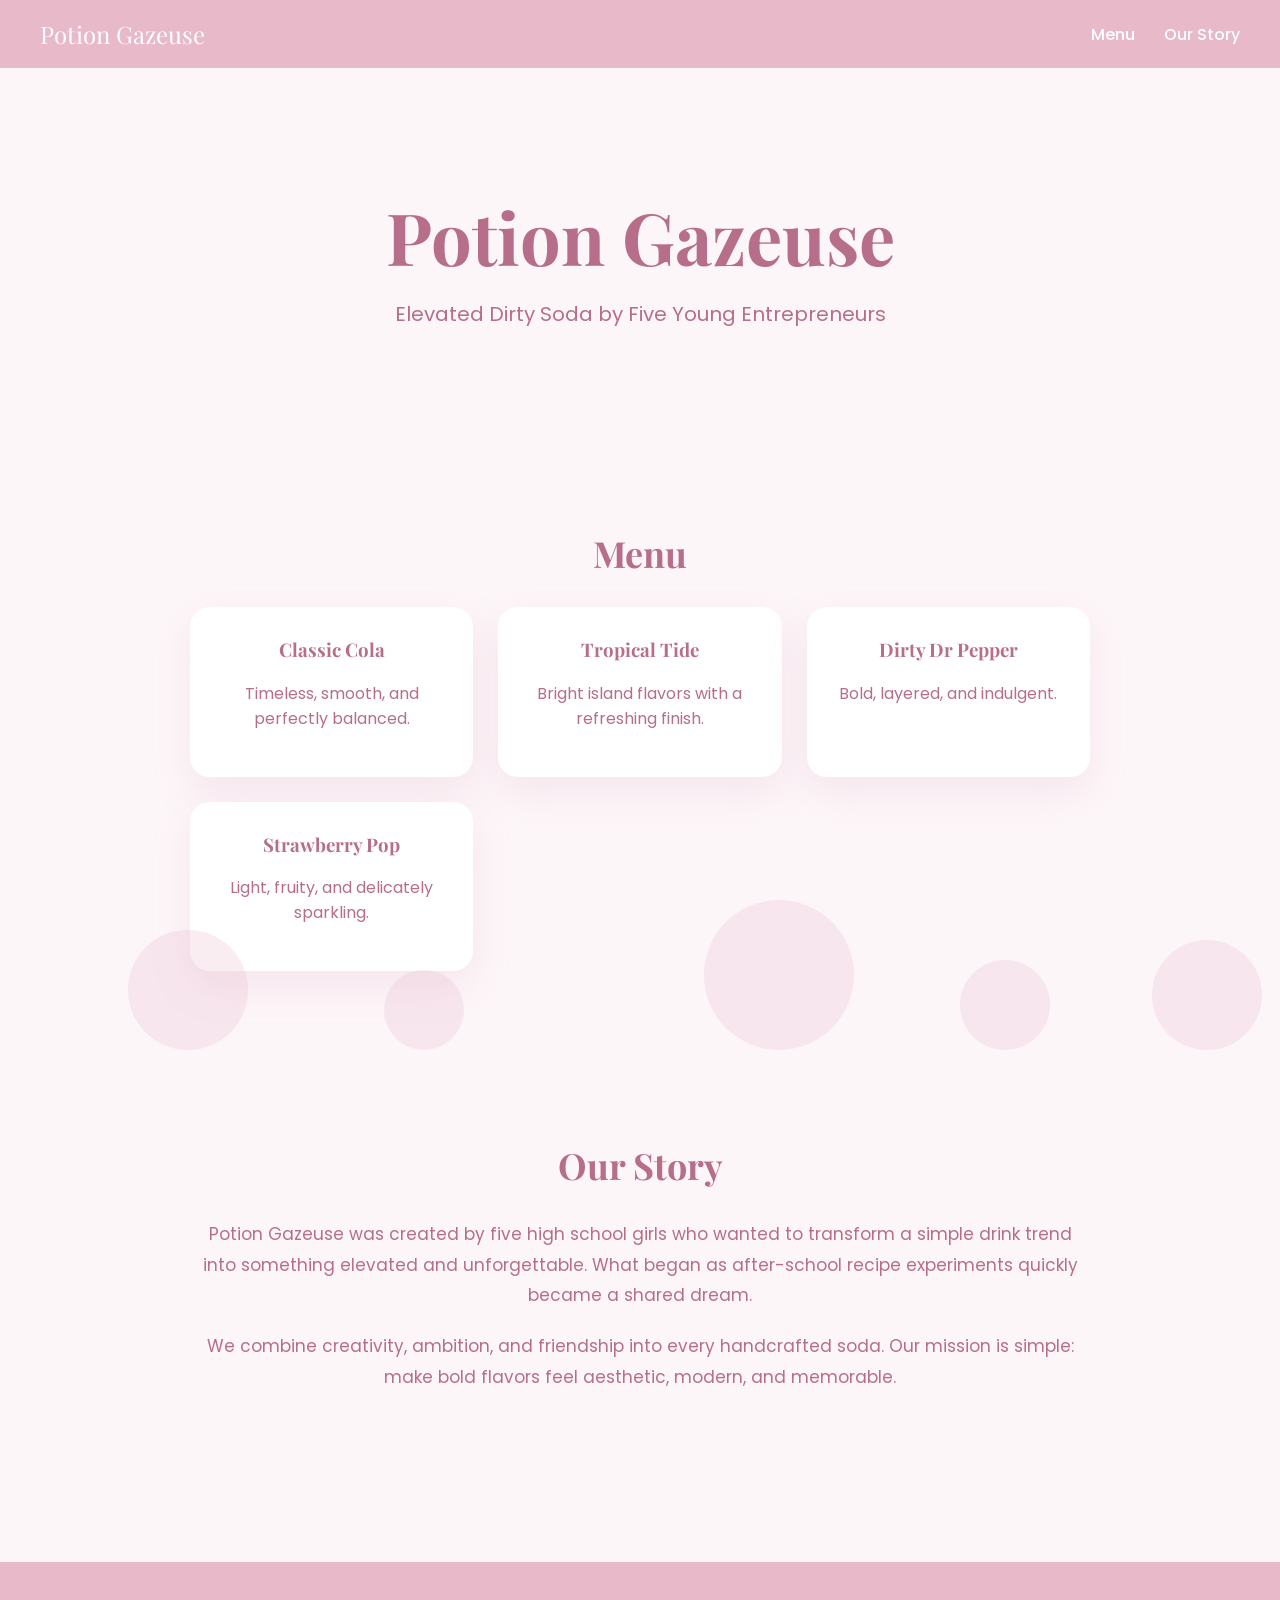
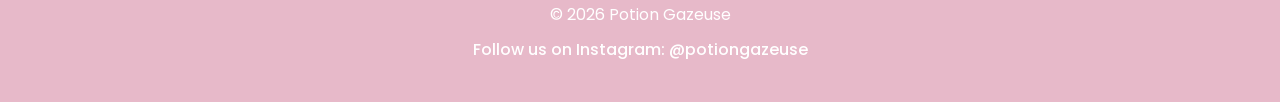
==== index.html @ 92a91aa7 "Update index.html" ====
<!DOCTYPE html>
<html lang="en">
<head>
<meta charset="UTF-8">
<meta name="viewport" content="width=device-width, initial-scale=1.0">
<title>Potion Gazeuse</title>

<link href="https://fonts.googleapis.com/css2?family=Playfair+Display:wght@600;700&family=Poppins:wght@300;400;500&display=swap" rel="stylesheet">

<style>

body {
    margin: 0;
    font-family: 'Poppins', sans-serif;
    background: #fdf6f9; /* very light blush */
    color: #b76e8a; /* muted rose text */
    overflow-x: hidden;
    position: relative;
}

/* NAV BAR */
nav {
    background: #e7b9c9; /* soft dusty pink */
    padding: 18px 40px;
    display: flex;
    justify-content: space-between;
    align-items: center;
    position: sticky;
    top: 0;
    z-index: 10;
}

.logo {
    font-family: 'Playfair Display', serif;
    font-size: 24px;
    color: white;
}

nav a {
    text-decoration: none;
    color: white;
    margin-left: 25px;
    font-weight: 500;
}

nav a:hover {
    opacity: 0.75;
}

/* HEADER */
header {
    text-align: center;
    padding: 120px 20px 80px 20px;
    position: relative;
    z-index: 2;
}

header h1 {
    font-family: 'Playfair Display', serif;
    font-size: 72px;
    margin: 0;
}

header p {
    font-size: 20px;
    margin-top: 15px;
}

/* SECTIONS */
.section {
    max-width: 900px;
    margin: auto;
    padding: 70px 20px;
    text-align: center;
    position: relative;
    z-index: 2;
}

.section h2 {
    font-family: 'Playfair Display', serif;
    font-size: 36px;
    margin-bottom: 30px;
}

/* MENU */
.menu-grid {
    display: grid;
    grid-template-columns: repeat(auto-fit, minmax(220px, 1fr));
    gap: 25px;
}

.menu-item {
    background: white;
    padding: 30px;
    border-radius: 20px;
    box-shadow: 0 15px 40px rgba(199, 143, 167, 0.15);
    transition: 0.3s ease;
}

.menu-item:hover {
    transform: translateY(-8px);
}

.menu-item h3 {
    font-family: 'Playfair Display', serif;
    margin-top: 0;
}

/* STORY */
.story p {
    font-size: 17px;
    line-height: 1.8;
    margin-bottom: 20px;
}

/* FOOTER */
footer {
    background: #e7b9c9;
    text-align: center;
    padding: 40px 20px;
    margin-top: 80px;
    color: white;
    position: relative;
    z-index: 2;
}

.instagram {
    margin-top: 10px;
    font-weight: 500;
}

/* BUBBLES (BEHIND CONTENT) */
.bubble {
    position: fixed;
    bottom: -150px;
    background: rgba(231, 185, 201, 0.25);
    border-radius: 50%;
    animation: rise 18s infinite ease-in;
    z-index: 0;
}

@keyframes rise {
    0% {
        transform: translateY(0) scale(1);
        opacity: 0.6;
    }
    100% {
        transform: translateY(-130vh) scale(1.4);
        opacity: 0;
    }
}

</style>
</head>

<body>

<!-- BUBBLES -->
<div class="bubble" style="left:10%; width:120px; height:120px;"></div>
<div class="bubble" style="left:30%; width:80px; height:80px; animation-duration:22s;"></div>
<div class="bubble" style="left:55%; width:150px; height:150px; animation-duration:20s;"></div>
<div class="bubble" style="left:75%; width:90px; height:90px; animation-duration:24s;"></div>
<div class="bubble" style="left:90%; width:110px; height:110px; animation-duration:19s;"></div>

<!-- NAVIGATION -->
<nav>
    <div class="logo">Potion Gazeuse</div>
    <div>
        <a href="#menu">Menu</a>
        <a href="#story">Our Story</a>
    </div>
</nav>

<!-- HEADER -->
<header>
    <h1>Potion Gazeuse</h1>
    <p>Elevated Dirty Soda by Five Young Entrepreneurs</p>
</header>

<!-- MENU -->
<section class="section" id="menu">
    <h2>Menu</h2>
    <div class="menu-grid">
        <div class="menu-item">
            <h3>Classic Cola</h3>
            <p>Timeless, smooth, and perfectly balanced.</p>
        </div>
        <div class="menu-item">
            <h3>Tropical Tide</h3>
            <p>Bright island flavors with a refreshing finish.</p>
        </div>
        <div class="menu-item">
            <h3>Dirty Dr Pepper</h3>
            <p>Bold, layered, and indulgent.</p>
        </div>
        <div class="menu-item">
            <h3>Strawberry Pop</h3>
            <p>Light, fruity, and delicately sparkling.</p>
        </div>
    </div>
</section>

<!-- STORY -->
<section class="section story" id="story">
    <h2>Our Story</h2>
    <p>
    Potion Gazeuse was created by five high school girls who wanted to transform
    a simple drink trend into something elevated and unforgettable.
    What began as after-school recipe experiments quickly became a shared dream.
    </p>
    <p>
    We combine creativity, ambition, and friendship into every handcrafted soda.
    Our mission is simple: make bold flavors feel aesthetic, modern, and memorable.
    </p>
</section>

<footer>
    © 2026 Potion Gazeuse  
    <div class="instagram">
        Follow us on Instagram: @potiongazeuse
    </div>
</footer>

</body>
</html>
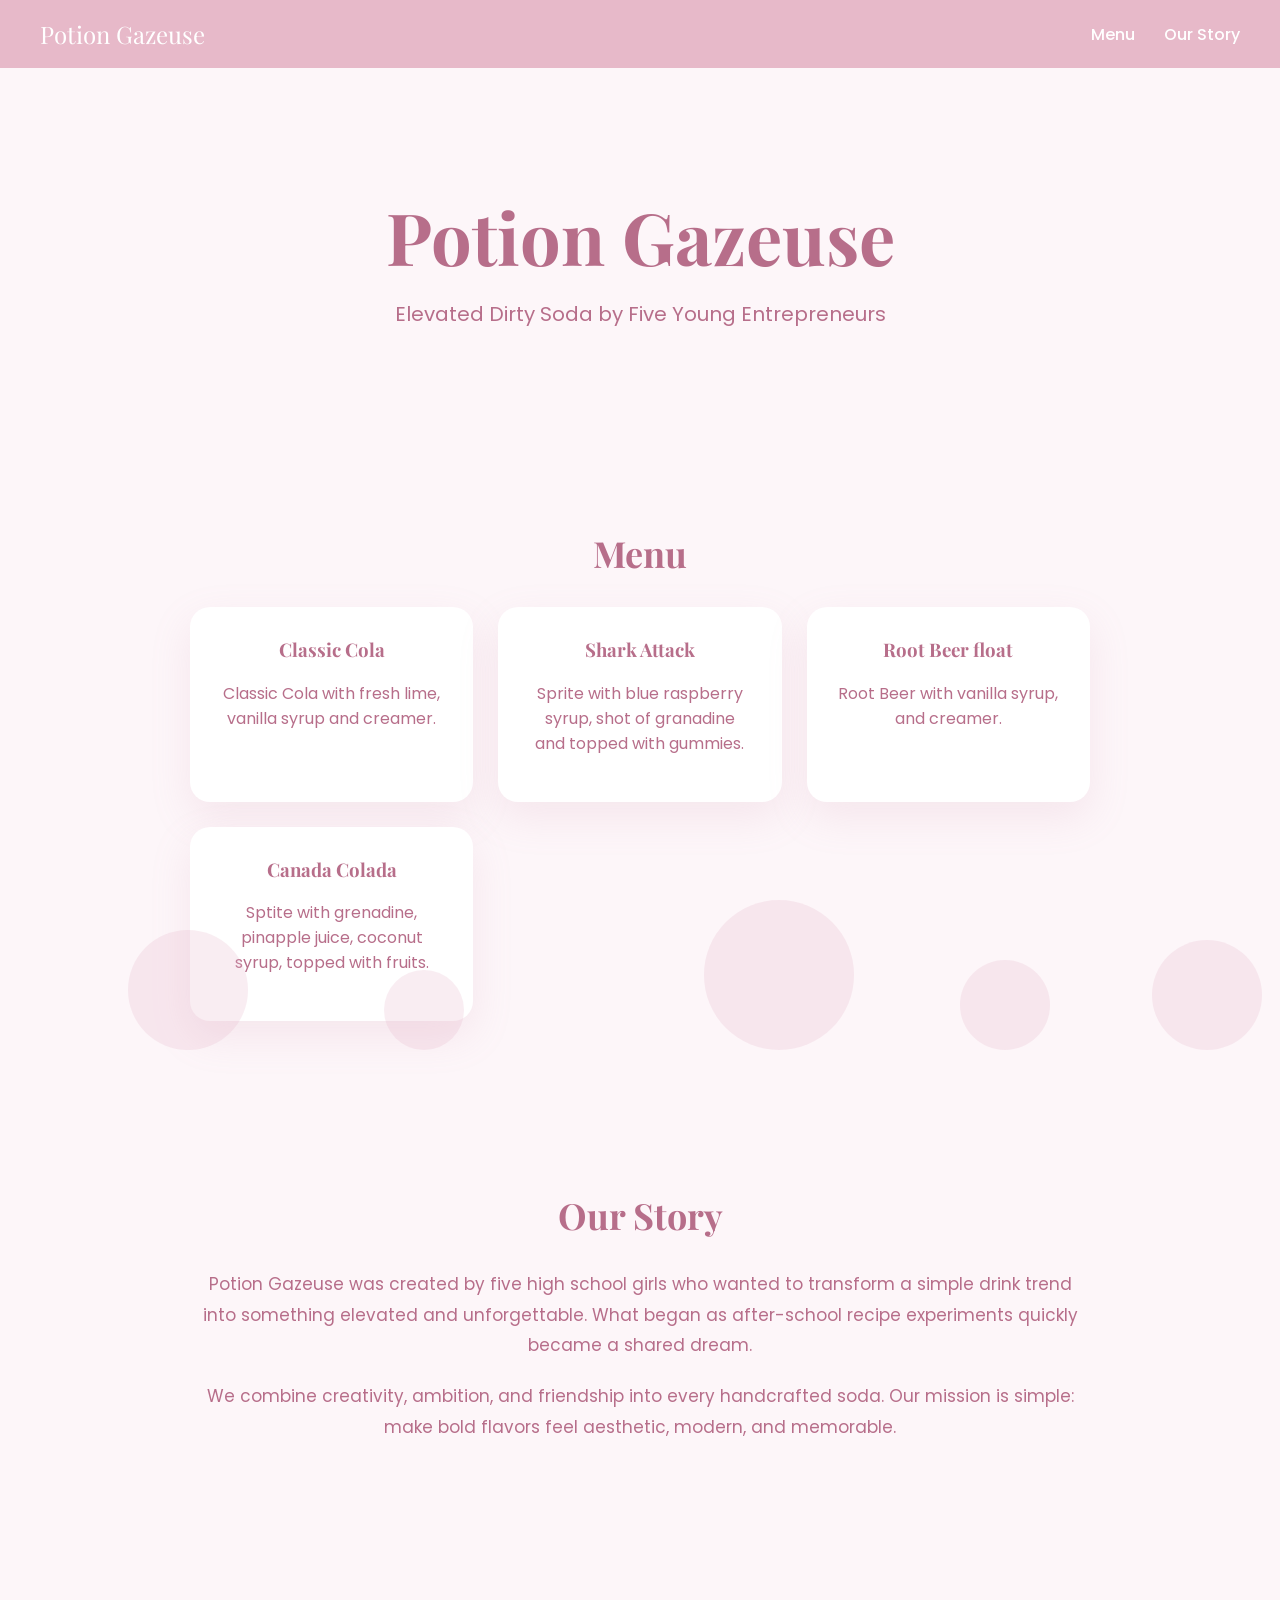
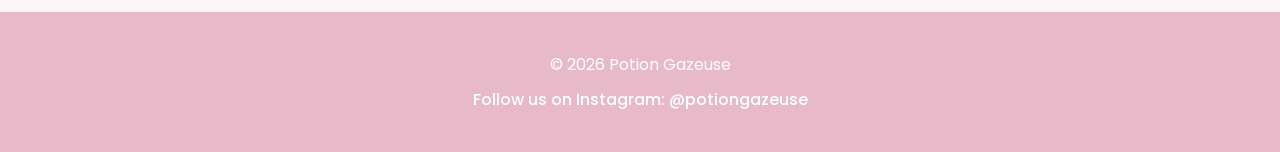
==== commit a0fcedeb: "Update index.html" ====
--- a/index.html
+++ b/index.html
@@ -183,19 +183,19 @@
     <div class="menu-grid">
         <div class="menu-item">
             <h3>Classic Cola</h3>
-            <p>Timeless, smooth, and perfectly balanced.</p>
-        </div>
-        <div class="menu-item">
-            <h3>Tropical Tide</h3>
-            <p>Bright island flavors with a refreshing finish.</p>
-        </div>
-        <div class="menu-item">
-            <h3>Dirty Dr Pepper</h3>
-            <p>Bold, layered, and indulgent.</p>
-        </div>
-        <div class="menu-item">
-            <h3>Strawberry Pop</h3>
-            <p>Light, fruity, and delicately sparkling.</p>
+            <p>Classic Cola with fresh lime, vanilla syrup and creamer.</p>
+        </div>
+        <div class="menu-item">
+            <h3>Shark Attack</h3>
+            <p>Sprite with blue raspberry syrup, shot of granadine and topped with gummies.</p>
+        </div>
+        <div class="menu-item">
+            <h3>Root Beer float</h3>
+            <p>Root Beer with vanilla syrup, and creamer.</p>
+        </div>
+        <div class="menu-item">
+            <h3>Canada Colada</h3>
+            <p>Sptite with grenadine, pinapple juice, coconut syrup, topped with fruits.</p>
         </div>
     </div>
 </section>
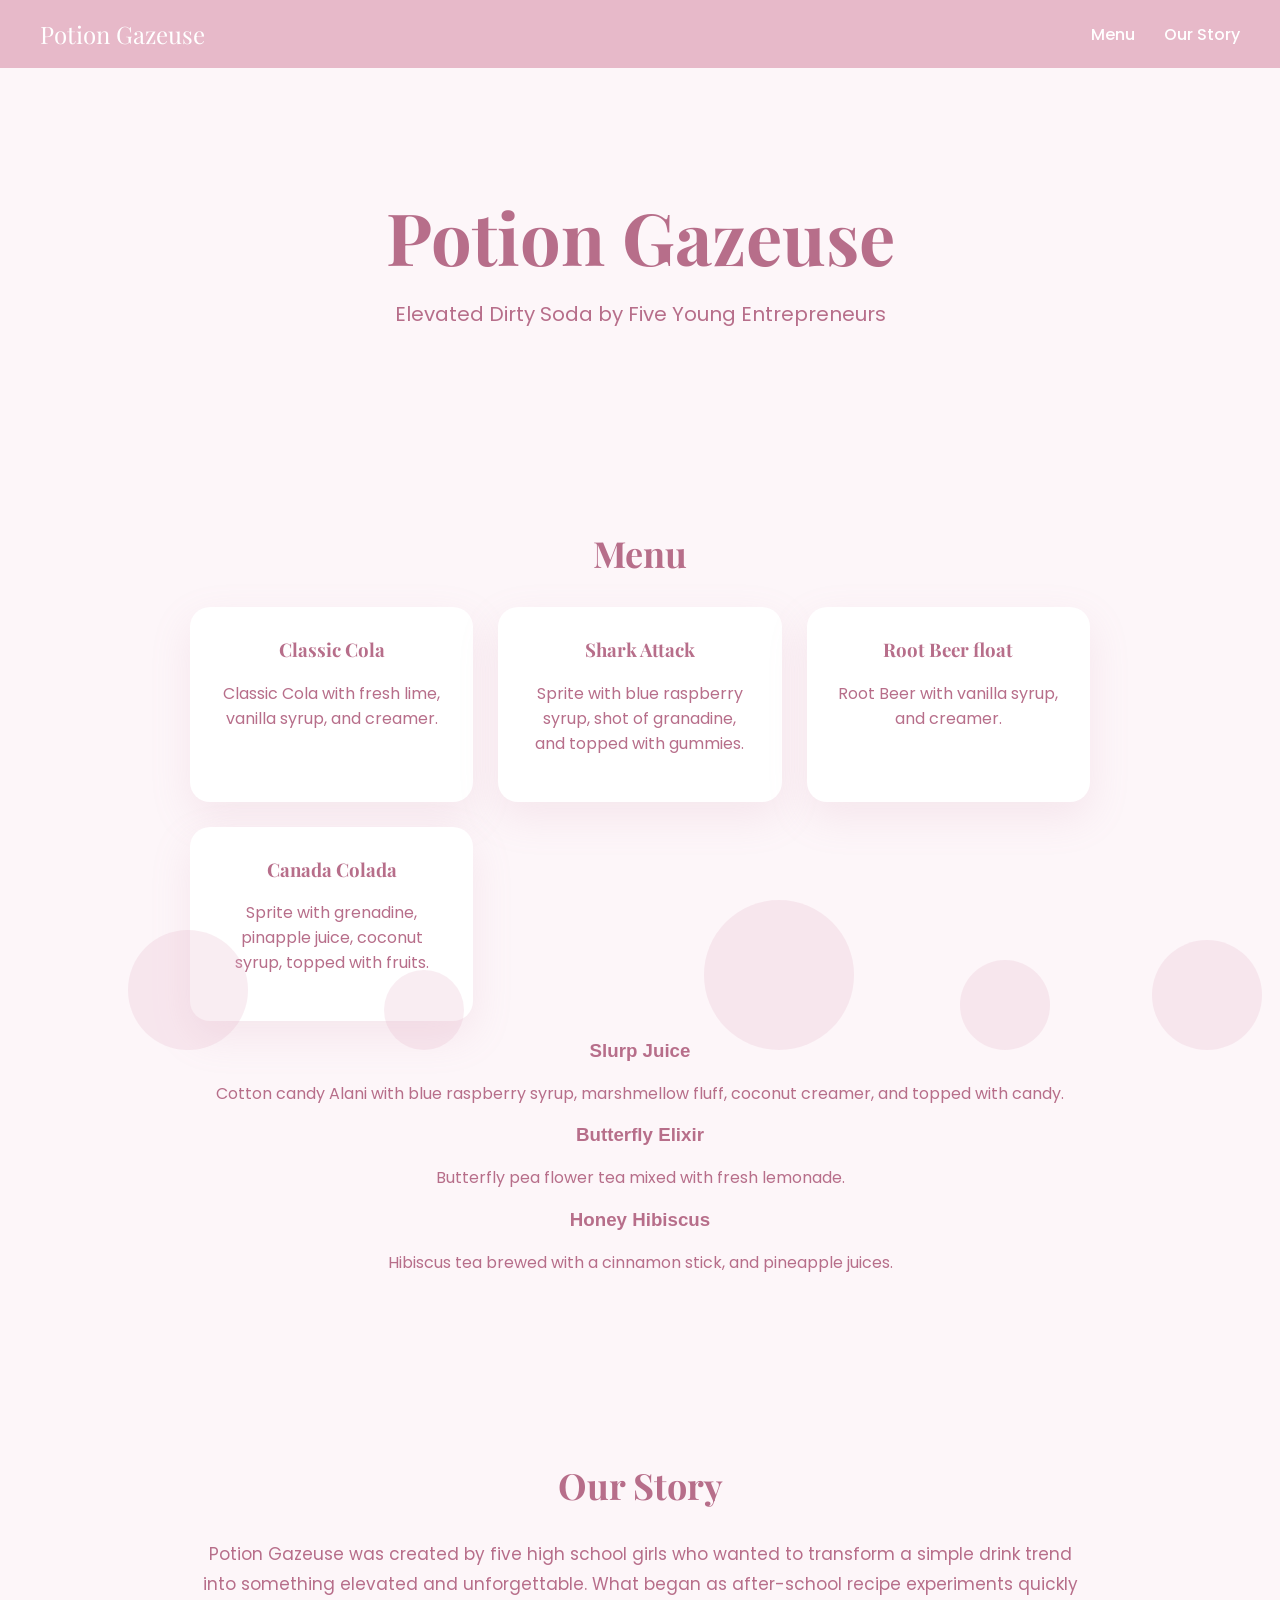
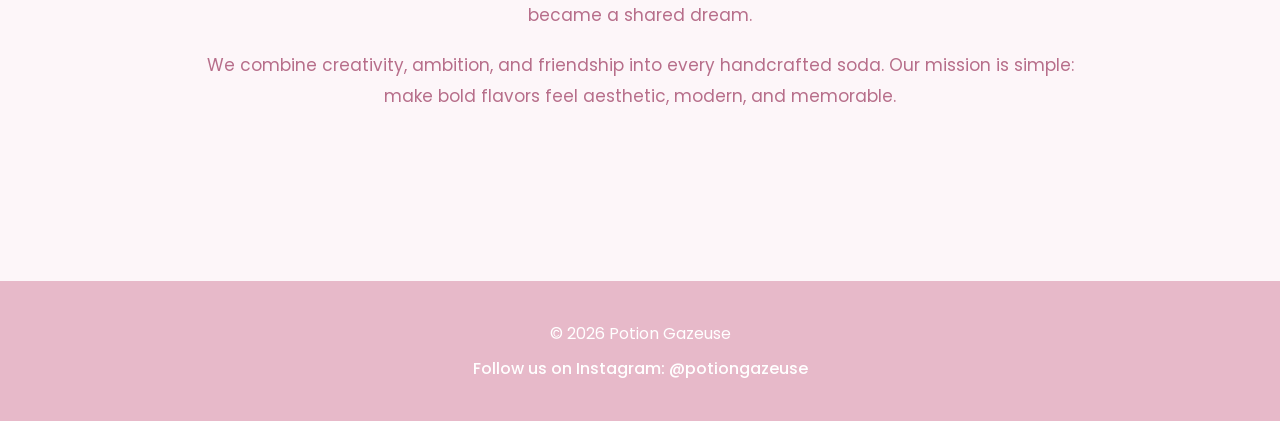
==== commit ec8ec2c4: "Update index.html" ====
--- a/index.html
+++ b/index.html
@@ -183,11 +183,11 @@
     <div class="menu-grid">
         <div class="menu-item">
             <h3>Classic Cola</h3>
-            <p>Classic Cola with fresh lime, vanilla syrup and creamer.</p>
+            <p>Classic Cola with fresh lime, vanilla syrup, and creamer.</p>
         </div>
         <div class="menu-item">
             <h3>Shark Attack</h3>
-            <p>Sprite with blue raspberry syrup, shot of granadine and topped with gummies.</p>
+            <p>Sprite with blue raspberry syrup, shot of granadine, and topped with gummies.</p>
         </div>
         <div class="menu-item">
             <h3>Root Beer float</h3>
@@ -195,9 +195,19 @@
         </div>
         <div class="menu-item">
             <h3>Canada Colada</h3>
-            <p>Sptite with grenadine, pinapple juice, coconut syrup, topped with fruits.</p>
-        </div>
-    </div>
+            <p>Sprite with grenadine, pinapple juice, coconut syrup, topped with fruits.</p>
+        </div>
+    </div class="menu-item" >
+            <h3>Slurp Juice</h3>
+            <p>Cotton candy Alani with blue raspberry syrup, marshmellow fluff, coconut creamer, and topped with candy.</p>
+     </div>
+    </div class="menu-item" >
+            <h3>Butterfly Elixir</h3>
+            <p>Butterfly pea flower tea mixed with fresh lemonade.</p>
+     </div>
+    </div class="menu-item" >
+            <h3>Honey Hibiscus </h3>
+            <p>Hibiscus tea brewed with a cinnamon stick, and pineapple juices.</p>
 </section>
 
 <!-- STORY -->
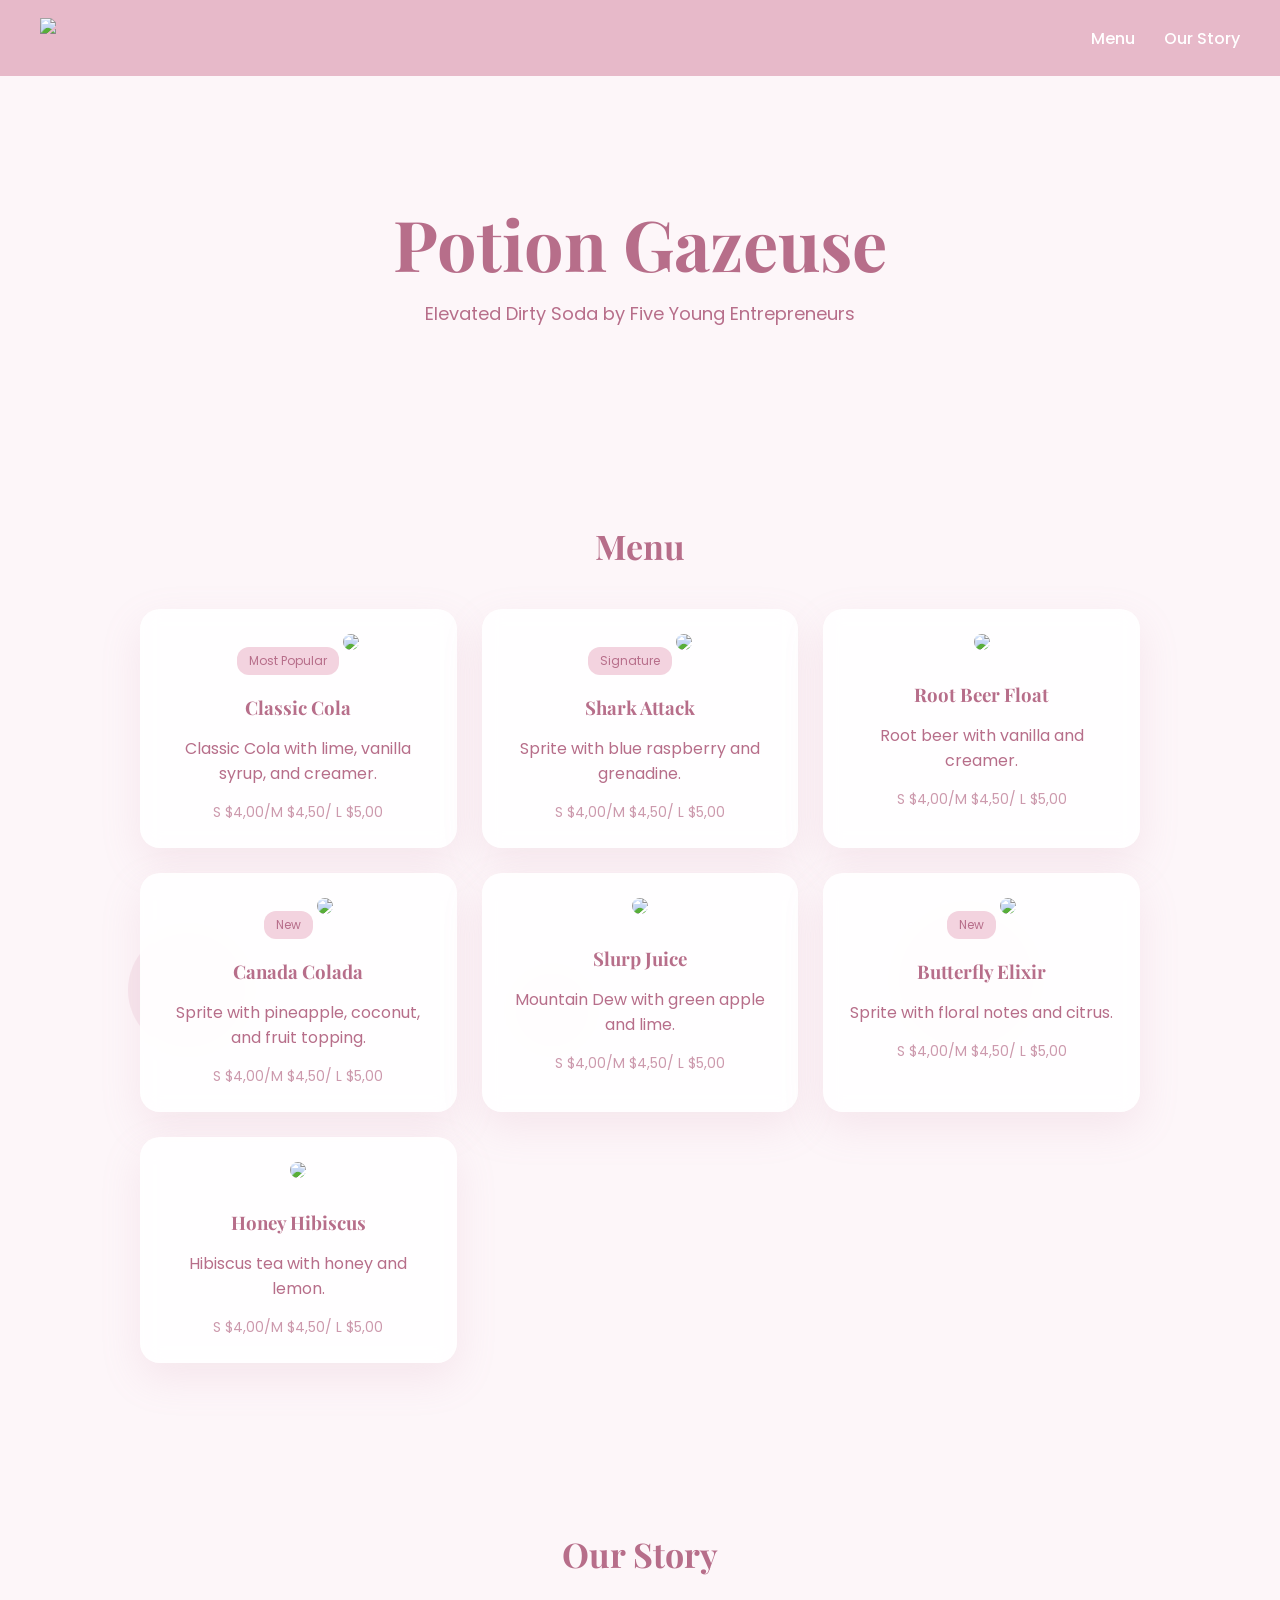
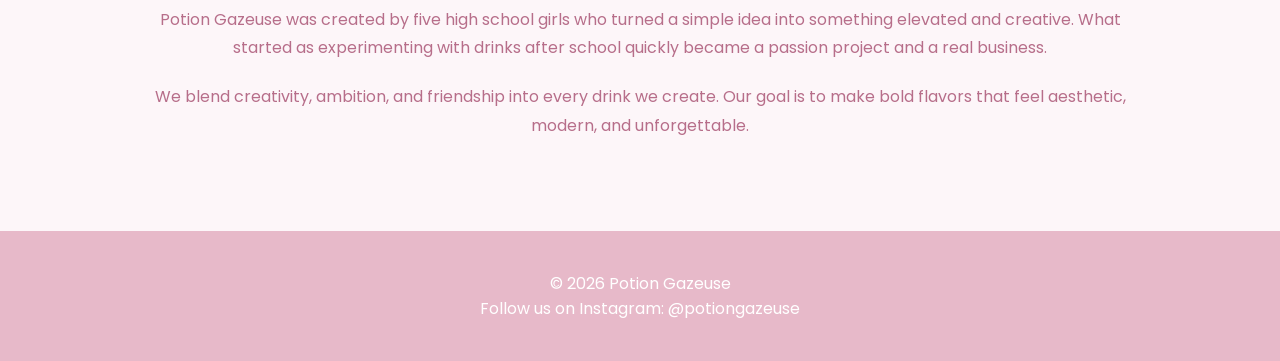
==== commit 3c08de5b: "Update index.html" ====
--- a/index.html
+++ b/index.html
@@ -12,15 +12,14 @@
 body {
     margin: 0;
     font-family: 'Poppins', sans-serif;
-    background: #fdf6f9; /* very light blush */
-    color: #b76e8a; /* muted rose text */
+    background: #fdf6f9;
+    color: #b76e8a;
     overflow-x: hidden;
-    position: relative;
-}
-
-/* NAV BAR */
+}
+
+/* NAV */
 nav {
-    background: #e7b9c9; /* soft dusty pink */
+    background: #e7b9c9;
     padding: 18px 40px;
     display: flex;
     justify-content: space-between;
@@ -30,10 +29,8 @@
     z-index: 10;
 }
 
-.logo {
-    font-family: 'Playfair Display', serif;
-    font-size: 24px;
-    color: white;
+.logo-img {
+    height: 40px;
 }
 
 nav a {
@@ -43,32 +40,28 @@
     font-weight: 500;
 }
 
-nav a:hover {
-    opacity: 0.75;
-}
-
 /* HEADER */
 header {
     text-align: center;
-    padding: 120px 20px 80px 20px;
+    padding: 120px 20px 80px;
+    z-index: 2;
     position: relative;
-    z-index: 2;
 }
 
 header h1 {
     font-family: 'Playfair Display', serif;
-    font-size: 72px;
+    font-size: 70px;
     margin: 0;
 }
 
 header p {
-    font-size: 20px;
-    margin-top: 15px;
+    font-size: 18px;
+    margin-top: 10px;
 }
 
 /* SECTIONS */
 .section {
-    max-width: 900px;
+    max-width: 1000px;
     margin: auto;
     padding: 70px 20px;
     text-align: center;
@@ -78,37 +71,59 @@
 
 .section h2 {
     font-family: 'Playfair Display', serif;
-    font-size: 36px;
-    margin-bottom: 30px;
+    font-size: 34px;
 }
 
 /* MENU */
 .menu-grid {
     display: grid;
-    grid-template-columns: repeat(auto-fit, minmax(220px, 1fr));
+    grid-template-columns: repeat(auto-fit, minmax(240px, 1fr));
     gap: 25px;
+    margin-top: 40px;
 }
 
 .menu-item {
-    background: white;
-    padding: 30px;
+    background: rgba(255,255,255,0.9);
+    padding: 25px;
     border-radius: 20px;
-    box-shadow: 0 15px 40px rgba(199, 143, 167, 0.15);
-    transition: 0.3s ease;
+    backdrop-filter: blur(10px);
+    box-shadow: 0 15px 40px rgba(199,143,167,0.15);
+    transition: 0.3s;
 }
 
 .menu-item:hover {
     transform: translateY(-8px);
+    box-shadow: 0 25px 60px rgba(199,143,167,0.25);
 }
 
 .menu-item h3 {
     font-family: 'Playfair Display', serif;
-    margin-top: 0;
+    margin: 10px 0;
+}
+
+.price {
+    margin-top: 10px;
+    font-size: 14px;
+    opacity: 0.7;
+}
+
+.tag {
+    display: inline-block;
+    background: #f3d3df;
+    padding: 5px 12px;
+    border-radius: 12px;
+    font-size: 12px;
+    margin-bottom: 10px;
+}
+
+.drink-img {
+    width: 100%;
+    border-radius: 15px;
+    margin-bottom: 15px;
 }
 
 /* STORY */
 .story p {
-    font-size: 17px;
     line-height: 1.8;
     margin-bottom: 20px;
 }
@@ -116,38 +131,24 @@
 /* FOOTER */
 footer {
     background: #e7b9c9;
+    color: white;
     text-align: center;
-    padding: 40px 20px;
-    margin-top: 80px;
-    color: white;
-    position: relative;
-    z-index: 2;
-}
-
-.instagram {
-    margin-top: 10px;
-    font-weight: 500;
-}
-
-/* BUBBLES (BEHIND CONTENT) */
+    padding: 40px;
+}
+
+/* BUBBLES */
 .bubble {
     position: fixed;
     bottom: -150px;
-    background: rgba(231, 185, 201, 0.25);
+    background: rgba(231,185,201,0.25);
     border-radius: 50%;
     animation: rise 18s infinite ease-in;
     z-index: 0;
 }
 
 @keyframes rise {
-    0% {
-        transform: translateY(0) scale(1);
-        opacity: 0.6;
-    }
-    100% {
-        transform: translateY(-130vh) scale(1.4);
-        opacity: 0;
-    }
+    0% {transform: translateY(0);}
+    100% {transform: translateY(-130vh);}
 }
 
 </style>
@@ -157,14 +158,13 @@
 
 <!-- BUBBLES -->
 <div class="bubble" style="left:10%; width:120px; height:120px;"></div>
-<div class="bubble" style="left:30%; width:80px; height:80px; animation-duration:22s;"></div>
-<div class="bubble" style="left:55%; width:150px; height:150px; animation-duration:20s;"></div>
-<div class="bubble" style="left:75%; width:90px; height:90px; animation-duration:24s;"></div>
-<div class="bubble" style="left:90%; width:110px; height:110px; animation-duration:19s;"></div>
-
-<!-- NAVIGATION -->
+<div class="bubble" style="left:40%; width:80px; height:80px;"></div>
+<div class="bubble" style="left:70%; width:140px; height:140px;"></div>
+
+<!-- NAV -->
 <nav>
-    <div class="logo">Potion Gazeuse</div>
+    <!-- REPLACE logo.png WITH YOUR FILE -->
+    <img src="logo.png" class="logo-img">
     <div>
         <a href="#menu">Menu</a>
         <a href="#story">Our Story</a>
@@ -180,55 +180,82 @@
 <!-- MENU -->
 <section class="section" id="menu">
     <h2>Menu</h2>
+
     <div class="menu-grid">
-        <div class="menu-item">
+
+        <div class="menu-item">
+            <div class="tag">Most Popular</div>
+            <img src="drink1.jpg" class="drink-img">
             <h3>Classic Cola</h3>
-            <p>Classic Cola with fresh lime, vanilla syrup, and creamer.</p>
-        </div>
-        <div class="menu-item">
+            <p>Classic Cola with lime, vanilla syrup, and creamer.</p>
+            <div class="price">S $4,00/M $4,50/ L $5,00</div>
+        </div>
+
+        <div class="menu-item">
+            <div class="tag">Signature</div>
+            <img src="drink2.jpg" class="drink-img">
             <h3>Shark Attack</h3>
-            <p>Sprite with blue raspberry syrup, shot of granadine, and topped with gummies.</p>
-        </div>
-        <div class="menu-item">
-            <h3>Root Beer float</h3>
-            <p>Root Beer with vanilla syrup, and creamer.</p>
-        </div>
-        <div class="menu-item">
+            <p>Sprite with blue raspberry and grenadine.</p>
+            <div class="price">S $4,00/M $4,50/ L $5,00</div>
+        </div>
+
+        <div class="menu-item">
+            <img src="drink3.jpg" class="drink-img">
+            <h3>Root Beer Float</h3>
+            <p>Root beer with vanilla and creamer.</p>
+            <div class="price">S $4,00/M $4,50/ L $5,00</div>
+        </div>
+
+        <div class="menu-item">
+            <div class="tag">New</div>
+            <img src="drink4.jpg" class="drink-img">
             <h3>Canada Colada</h3>
-            <p>Sprite with grenadine, pinapple juice, coconut syrup, topped with fruits.</p>
-        </div>
-    </div class="menu-item" >
+            <p>Sprite with pineapple, coconut, and fruit topping.</p>
+            <div class="price">S $4,00/M $4,50/ L $5,00</div>
+        </div>
+
+        <div class="menu-item">
+            <img src="drink5.jpg" class="drink-img">
             <h3>Slurp Juice</h3>
-            <p>Cotton candy Alani with blue raspberry syrup, marshmellow fluff, coconut creamer, and topped with candy.</p>
-     </div>
-    </div class="menu-item" >
+            <p>Mountain Dew with green apple and lime.</p>
+            <div class="price">S $4,00/M $4,50/ L $5,00</div>
+        </div>
+
+        <div class="menu-item">
+            <div class="tag">New</div>
+            <img src="drink6.jpg" class="drink-img">
             <h3>Butterfly Elixir</h3>
-            <p>Butterfly pea flower tea mixed with fresh lemonade.</p>
-     </div>
-    </div class="menu-item" >
-            <h3>Honey Hibiscus </h3>
-            <p>Hibiscus tea brewed with a cinnamon stick, and pineapple juices.</p>
+            <p>Sprite with floral notes and citrus.</p>
+            <div class="price">S $4,00/M $4,50/ L $5,00</div>
+        </div>
+
+        <div class="menu-item">
+            <img src="drink7.jpg" class="drink-img">
+            <h3>Honey Hibiscus</h3>
+            <p>Hibiscus tea with honey and lemon.</p>
+            <div class="price">S $4,00/M $4,50/ L $5,00</div>
+        </div>
+
+    </div>
 </section>
 
 <!-- STORY -->
 <section class="section story" id="story">
     <h2>Our Story</h2>
     <p>
-    Potion Gazeuse was created by five high school girls who wanted to transform
-    a simple drink trend into something elevated and unforgettable.
-    What began as after-school recipe experiments quickly became a shared dream.
+    Potion Gazeuse was created by five high school girls who turned a simple idea
+    into something elevated and creative. What started as experimenting with drinks
+    after school quickly became a passion project and a real business.
     </p>
     <p>
-    We combine creativity, ambition, and friendship into every handcrafted soda.
-    Our mission is simple: make bold flavors feel aesthetic, modern, and memorable.
+    We blend creativity, ambition, and friendship into every drink we create.
+    Our goal is to make bold flavors that feel aesthetic, modern, and unforgettable.
     </p>
 </section>
 
 <footer>
     © 2026 Potion Gazeuse  
-    <div class="instagram">
-        Follow us on Instagram: @potiongazeuse
-    </div>
+    <div>Follow us on Instagram: @potiongazeuse</div>
 </footer>
 
 </body>
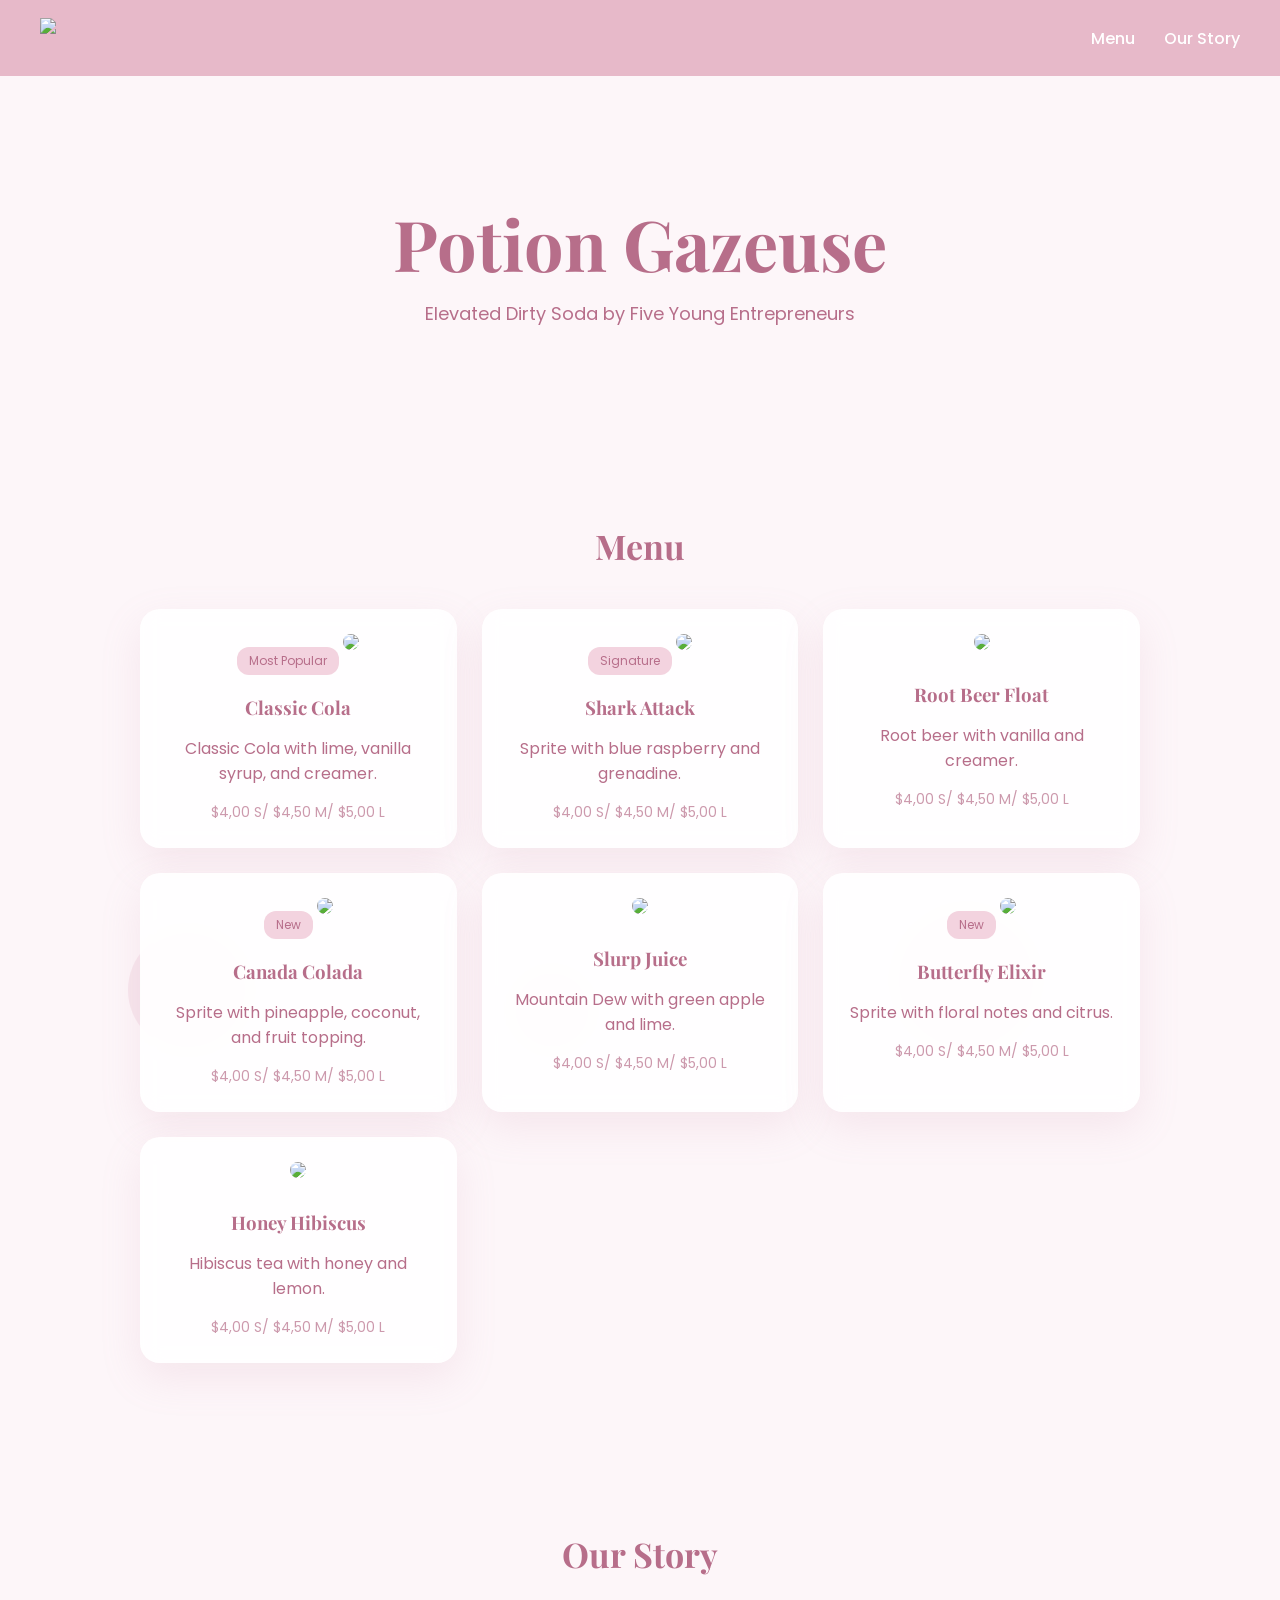
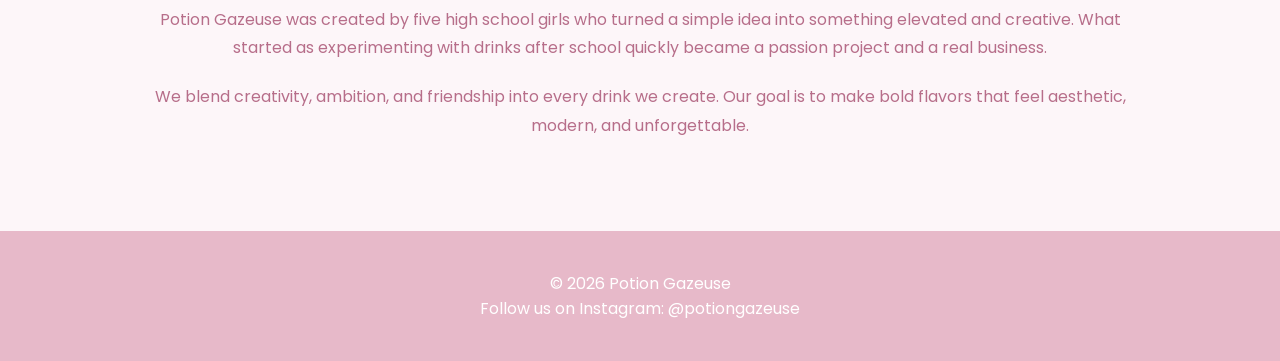
==== commit eeed483f: "Update index.html" ====
--- a/index.html
+++ b/index.html
@@ -188,7 +188,7 @@
             <img src="drink1.jpg" class="drink-img">
             <h3>Classic Cola</h3>
             <p>Classic Cola with lime, vanilla syrup, and creamer.</p>
-            <div class="price">S $4,00/M $4,50/ L $5,00</div>
+            <div class="price">$4,00 S/ $4,50 M/  $5,00 L</div>
         </div>
 
         <div class="menu-item">
@@ -196,14 +196,14 @@
             <img src="drink2.jpg" class="drink-img">
             <h3>Shark Attack</h3>
             <p>Sprite with blue raspberry and grenadine.</p>
-            <div class="price">S $4,00/M $4,50/ L $5,00</div>
+            <div class="price">$4,00 S/ $4,50 M/  $5,00 L</div>
         </div>
 
         <div class="menu-item">
             <img src="drink3.jpg" class="drink-img">
             <h3>Root Beer Float</h3>
             <p>Root beer with vanilla and creamer.</p>
-            <div class="price">S $4,00/M $4,50/ L $5,00</div>
+            <div class="price">$4,00 S/ $4,50 M/  $5,00 L</div>
         </div>
 
         <div class="menu-item">
@@ -211,14 +211,14 @@
             <img src="drink4.jpg" class="drink-img">
             <h3>Canada Colada</h3>
             <p>Sprite with pineapple, coconut, and fruit topping.</p>
-            <div class="price">S $4,00/M $4,50/ L $5,00</div>
+            <div class="price">$4,00 S/ $4,50 M/  $5,00 L</div>
         </div>
 
         <div class="menu-item">
             <img src="drink5.jpg" class="drink-img">
             <h3>Slurp Juice</h3>
             <p>Mountain Dew with green apple and lime.</p>
-            <div class="price">S $4,00/M $4,50/ L $5,00</div>
+            <div class="price">$4,00 S/ $4,50 M/  $5,00 L</div>
         </div>
 
         <div class="menu-item">
@@ -226,14 +226,14 @@
             <img src="drink6.jpg" class="drink-img">
             <h3>Butterfly Elixir</h3>
             <p>Sprite with floral notes and citrus.</p>
-            <div class="price">S $4,00/M $4,50/ L $5,00</div>
+            <div class="price">$4,00 S/ $4,50 M/  $5,00 L</div>
         </div>
 
         <div class="menu-item">
             <img src="drink7.jpg" class="drink-img">
             <h3>Honey Hibiscus</h3>
             <p>Hibiscus tea with honey and lemon.</p>
-            <div class="price">S $4,00/M $4,50/ L $5,00</div>
+            <div class="price"> $4,00 S/ $4,50 M/  $5,00 L</div>
         </div>
 
     </div>
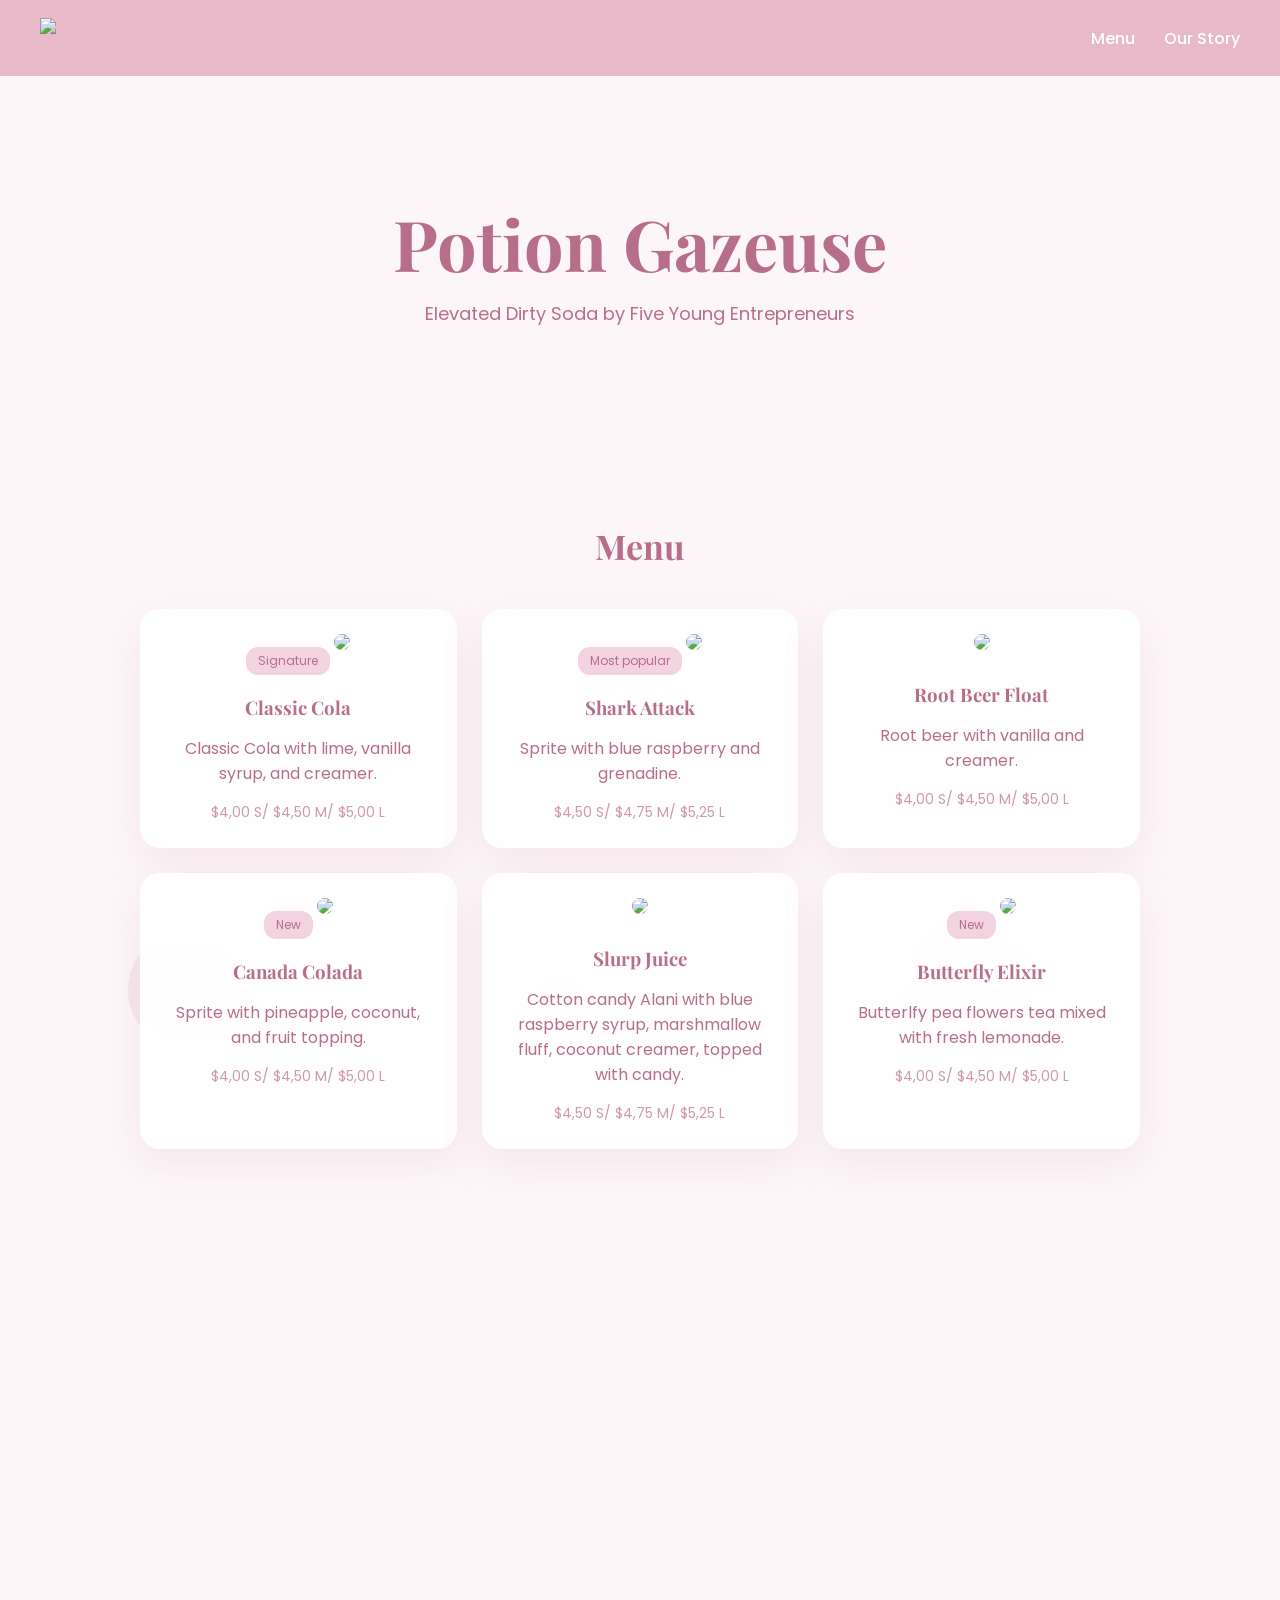
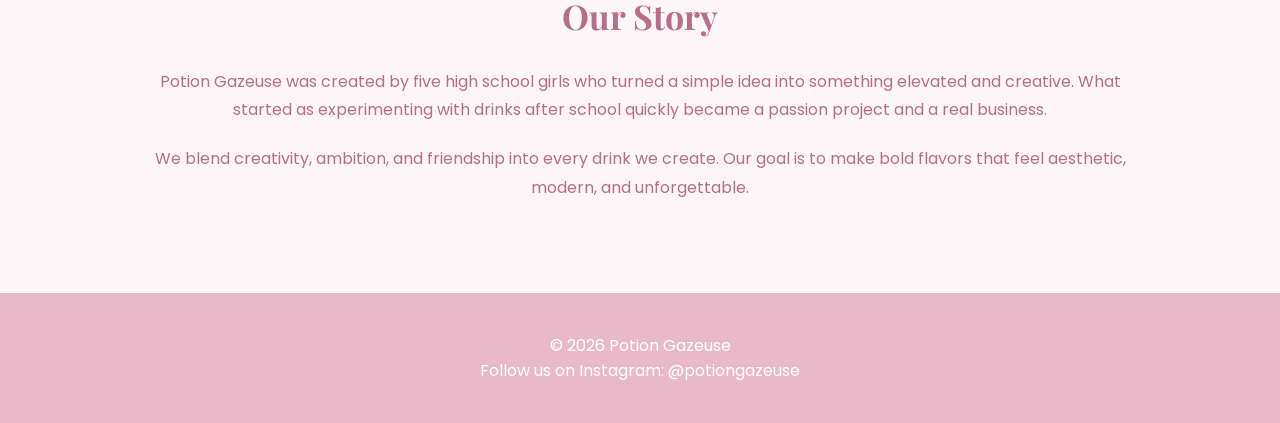
==== commit dcd2027b: "Update index.html" ====
--- a/index.html
+++ b/index.html
@@ -184,7 +184,7 @@
     <div class="menu-grid">
 
         <div class="menu-item">
-            <div class="tag">Most Popular</div>
+            <div class="tag">Signature</div>
             <img src="drink1.jpg" class="drink-img">
             <h3>Classic Cola</h3>
             <p>Classic Cola with lime, vanilla syrup, and creamer.</p>
@@ -192,11 +192,11 @@
         </div>
 
         <div class="menu-item">
-            <div class="tag">Signature</div>
+            <div class="tag">Most popular</div>
             <img src="drink2.jpg" class="drink-img">
             <h3>Shark Attack</h3>
             <p>Sprite with blue raspberry and grenadine.</p>
-            <div class="price">$4,00 S/ $4,50 M/  $5,00 L</div>
+            <div class="price">$4,50 S/ $4,75 M/  $5,25 L</div>
         </div>
 
         <div class="menu-item">
@@ -217,22 +217,22 @@
         <div class="menu-item">
             <img src="drink5.jpg" class="drink-img">
             <h3>Slurp Juice</h3>
-            <p>Mountain Dew with green apple and lime.</p>
-            <div class="price">$4,00 S/ $4,50 M/  $5,00 L</div>
+            <p>Cotton candy Alani with blue raspberry syrup, marshmallow fluff, coconut creamer, topped with candy.</p>
+            <div class="price">$4,50 S/ $4,75 M/  $5,25 L</div>
         </div>
 
         <div class="menu-item">
             <div class="tag">New</div>
             <img src="drink6.jpg" class="drink-img">
             <h3>Butterfly Elixir</h3>
-            <p>Sprite with floral notes and citrus.</p>
+            <p>Butterlfy pea flowers tea mixed with fresh lemonade.</p>
             <div class="price">$4,00 S/ $4,50 M/  $5,00 L</div>
         </div>
 
         <div class="menu-item">
             <img src="drink7.jpg" class="drink-img">
             <h3>Honey Hibiscus</h3>
-            <p>Hibiscus tea with honey and lemon.</p>
+            <p>Hibiscus tea brewed with a cinnamon stick and pineapple juices.</p>
             <div class="price"> $4,00 S/ $4,50 M/  $5,00 L</div>
         </div>
 
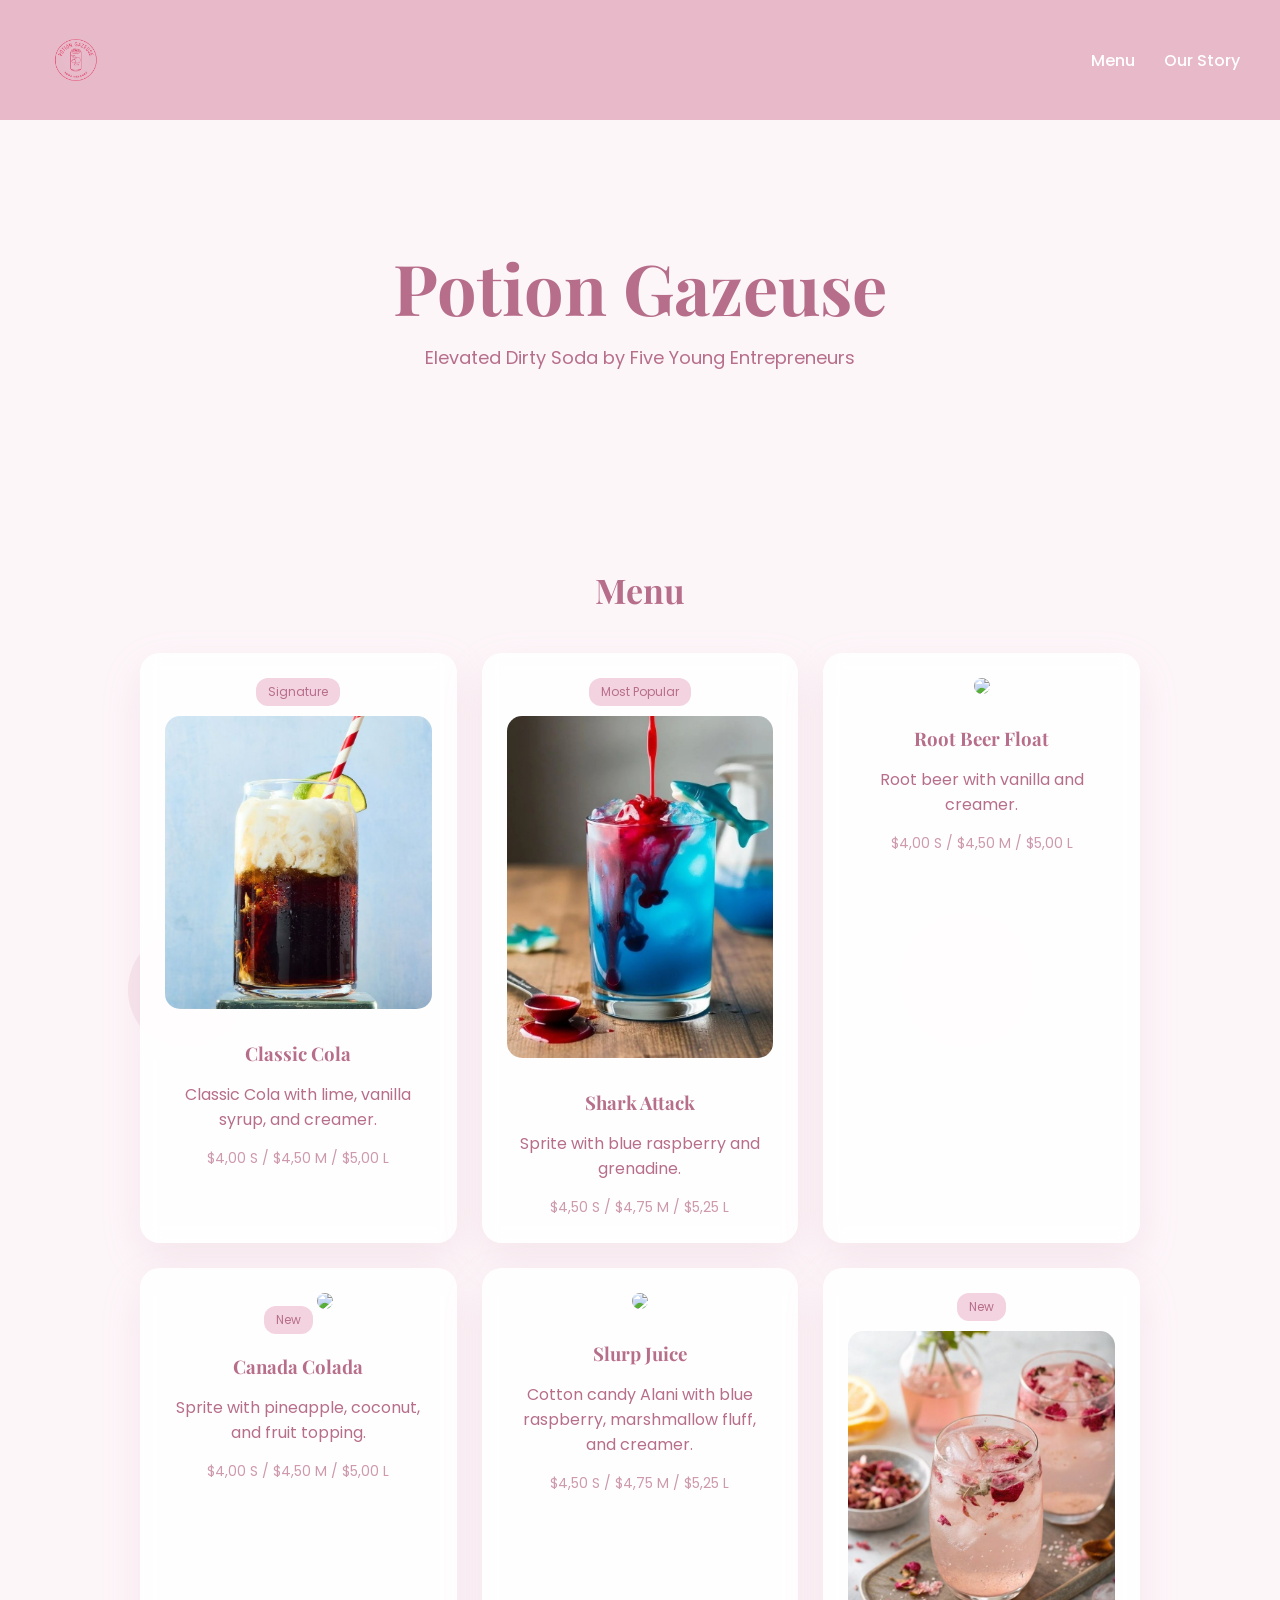
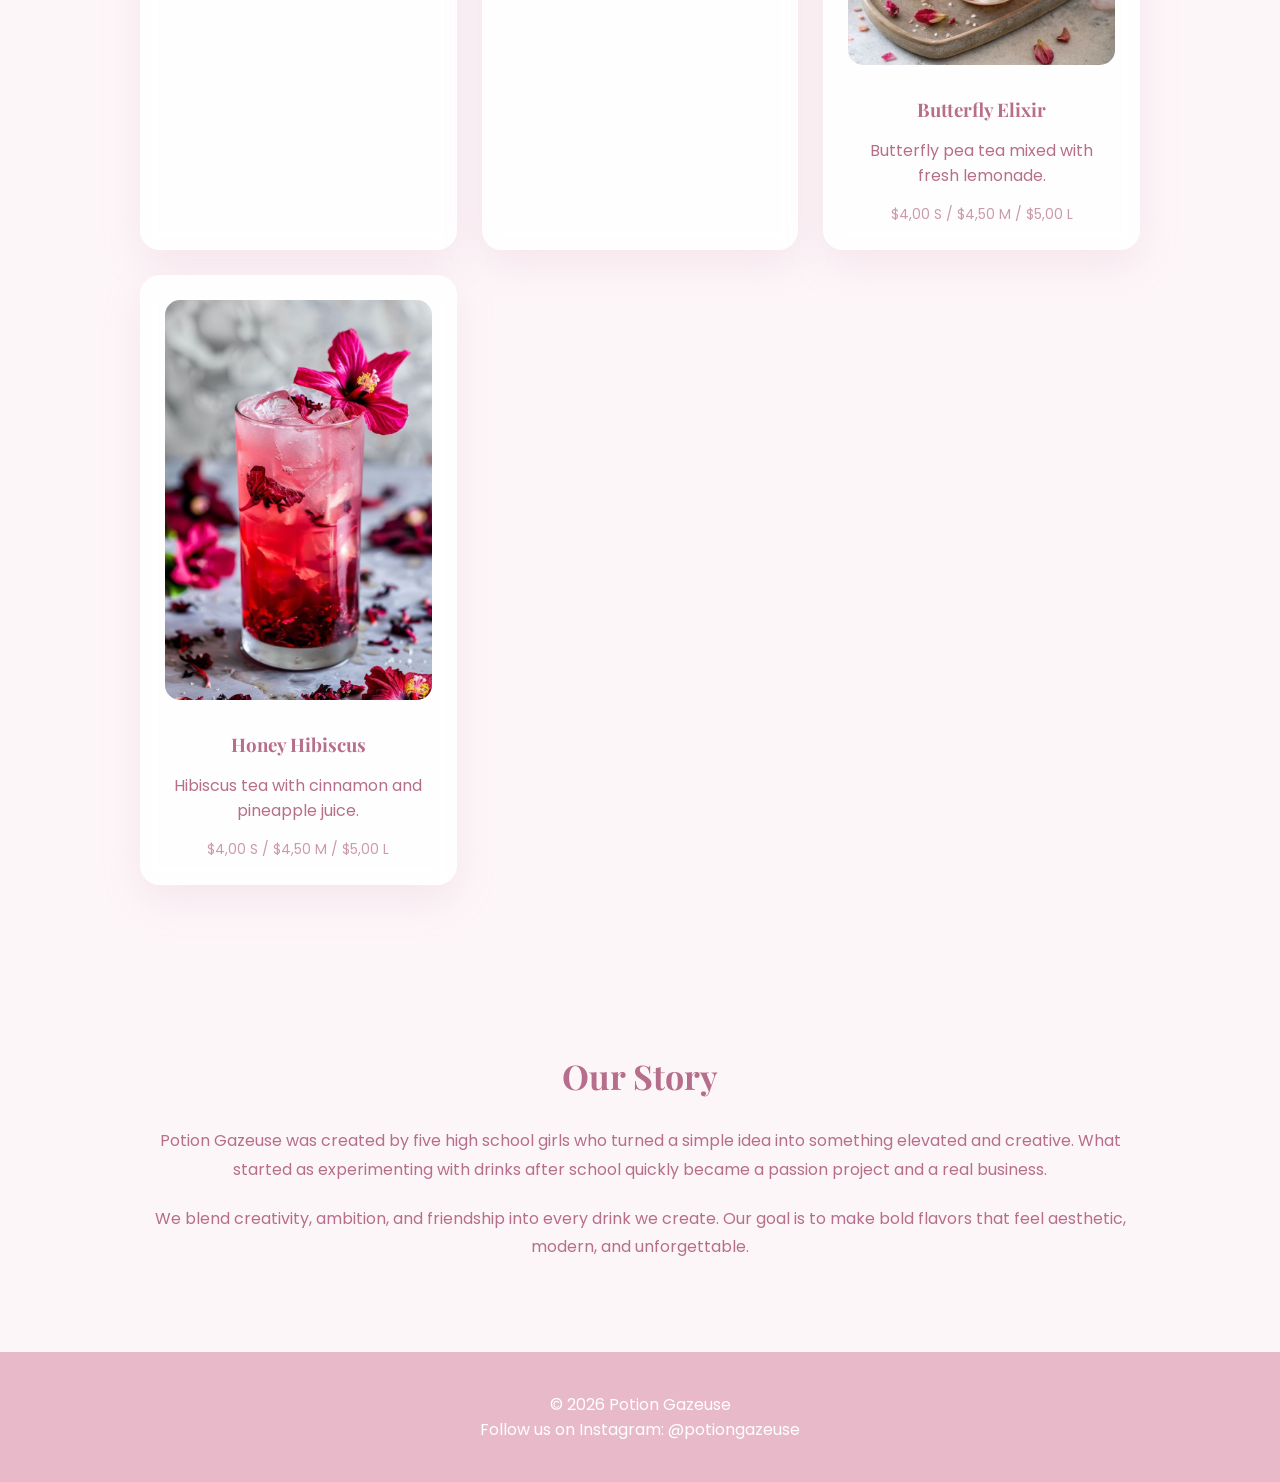
==== commit bbb41cc1: "Update index.html" ====
--- a/index.html
+++ b/index.html
@@ -15,12 +15,18 @@
     background: #fdf6f9;
     color: #b76e8a;
     overflow-x: hidden;
+    animation: fadeIn 1.2s ease;
+}
+
+@keyframes fadeIn {
+    from {opacity: 0;}
+    to {opacity: 1;}
 }
 
 /* NAV */
 nav {
     background: #e7b9c9;
-    padding: 18px 40px;
+    padding: 25px 40px;
     display: flex;
     justify-content: space-between;
     align-items: center;
@@ -29,15 +35,29 @@
     z-index: 10;
 }
 
+/* LOGO */
 .logo-img {
-    height: 40px;
-}
-
+    height: 70px;
+    width: auto;
+    transition: 0.3s ease;
+    filter: drop-shadow(0 0 8px rgba(255,255,255,0.4));
+}
+
+.logo-img:hover {
+    transform: scale(1.05);
+}
+
+/* NAV LINKS */
 nav a {
     text-decoration: none;
     color: white;
     margin-left: 25px;
     font-weight: 500;
+    transition: 0.3s;
+}
+
+nav a:hover {
+    opacity: 0.7;
 }
 
 /* HEADER */
@@ -163,7 +183,6 @@
 
 <!-- NAV -->
 <nav>
-    <!-- REPLACE logo.png WITH YOUR FILE -->
     <img src="logo.png" class="logo-img">
     <div>
         <a href="#menu">Menu</a>
@@ -188,22 +207,22 @@
             <img src="drink1.jpg" class="drink-img">
             <h3>Classic Cola</h3>
             <p>Classic Cola with lime, vanilla syrup, and creamer.</p>
-            <div class="price">$4,00 S/ $4,50 M/  $5,00 L</div>
-        </div>
-
-        <div class="menu-item">
-            <div class="tag">Most popular</div>
+            <div class="price">$4,00 S / $4,50 M / $5,00 L</div>
+        </div>
+
+        <div class="menu-item">
+            <div class="tag">Most Popular</div>
             <img src="drink2.jpg" class="drink-img">
             <h3>Shark Attack</h3>
             <p>Sprite with blue raspberry and grenadine.</p>
-            <div class="price">$4,50 S/ $4,75 M/  $5,25 L</div>
+            <div class="price">$4,50 S / $4,75 M / $5,25 L</div>
         </div>
 
         <div class="menu-item">
             <img src="drink3.jpg" class="drink-img">
             <h3>Root Beer Float</h3>
             <p>Root beer with vanilla and creamer.</p>
-            <div class="price">$4,00 S/ $4,50 M/  $5,00 L</div>
+            <div class="price">$4,00 S / $4,50 M / $5,00 L</div>
         </div>
 
         <div class="menu-item">
@@ -211,29 +230,29 @@
             <img src="drink4.jpg" class="drink-img">
             <h3>Canada Colada</h3>
             <p>Sprite with pineapple, coconut, and fruit topping.</p>
-            <div class="price">$4,00 S/ $4,50 M/  $5,00 L</div>
+            <div class="price">$4,00 S / $4,50 M / $5,00 L</div>
         </div>
 
         <div class="menu-item">
             <img src="drink5.jpg" class="drink-img">
             <h3>Slurp Juice</h3>
-            <p>Cotton candy Alani with blue raspberry syrup, marshmallow fluff, coconut creamer, topped with candy.</p>
-            <div class="price">$4,50 S/ $4,75 M/  $5,25 L</div>
+            <p>Cotton candy Alani with blue raspberry, marshmallow fluff, and creamer.</p>
+            <div class="price">$4,50 S / $4,75 M / $5,25 L</div>
         </div>
 
         <div class="menu-item">
             <div class="tag">New</div>
             <img src="drink6.jpg" class="drink-img">
             <h3>Butterfly Elixir</h3>
-            <p>Butterlfy pea flowers tea mixed with fresh lemonade.</p>
-            <div class="price">$4,00 S/ $4,50 M/  $5,00 L</div>
+            <p>Butterfly pea tea mixed with fresh lemonade.</p>
+            <div class="price">$4,00 S / $4,50 M / $5,00 L</div>
         </div>
 
         <div class="menu-item">
             <img src="drink7.jpg" class="drink-img">
             <h3>Honey Hibiscus</h3>
-            <p>Hibiscus tea brewed with a cinnamon stick and pineapple juices.</p>
-            <div class="price"> $4,00 S/ $4,50 M/  $5,00 L</div>
+            <p>Hibiscus tea with cinnamon and pineapple juice.</p>
+            <div class="price">$4,00 S / $4,50 M / $5,00 L</div>
         </div>
 
     </div>
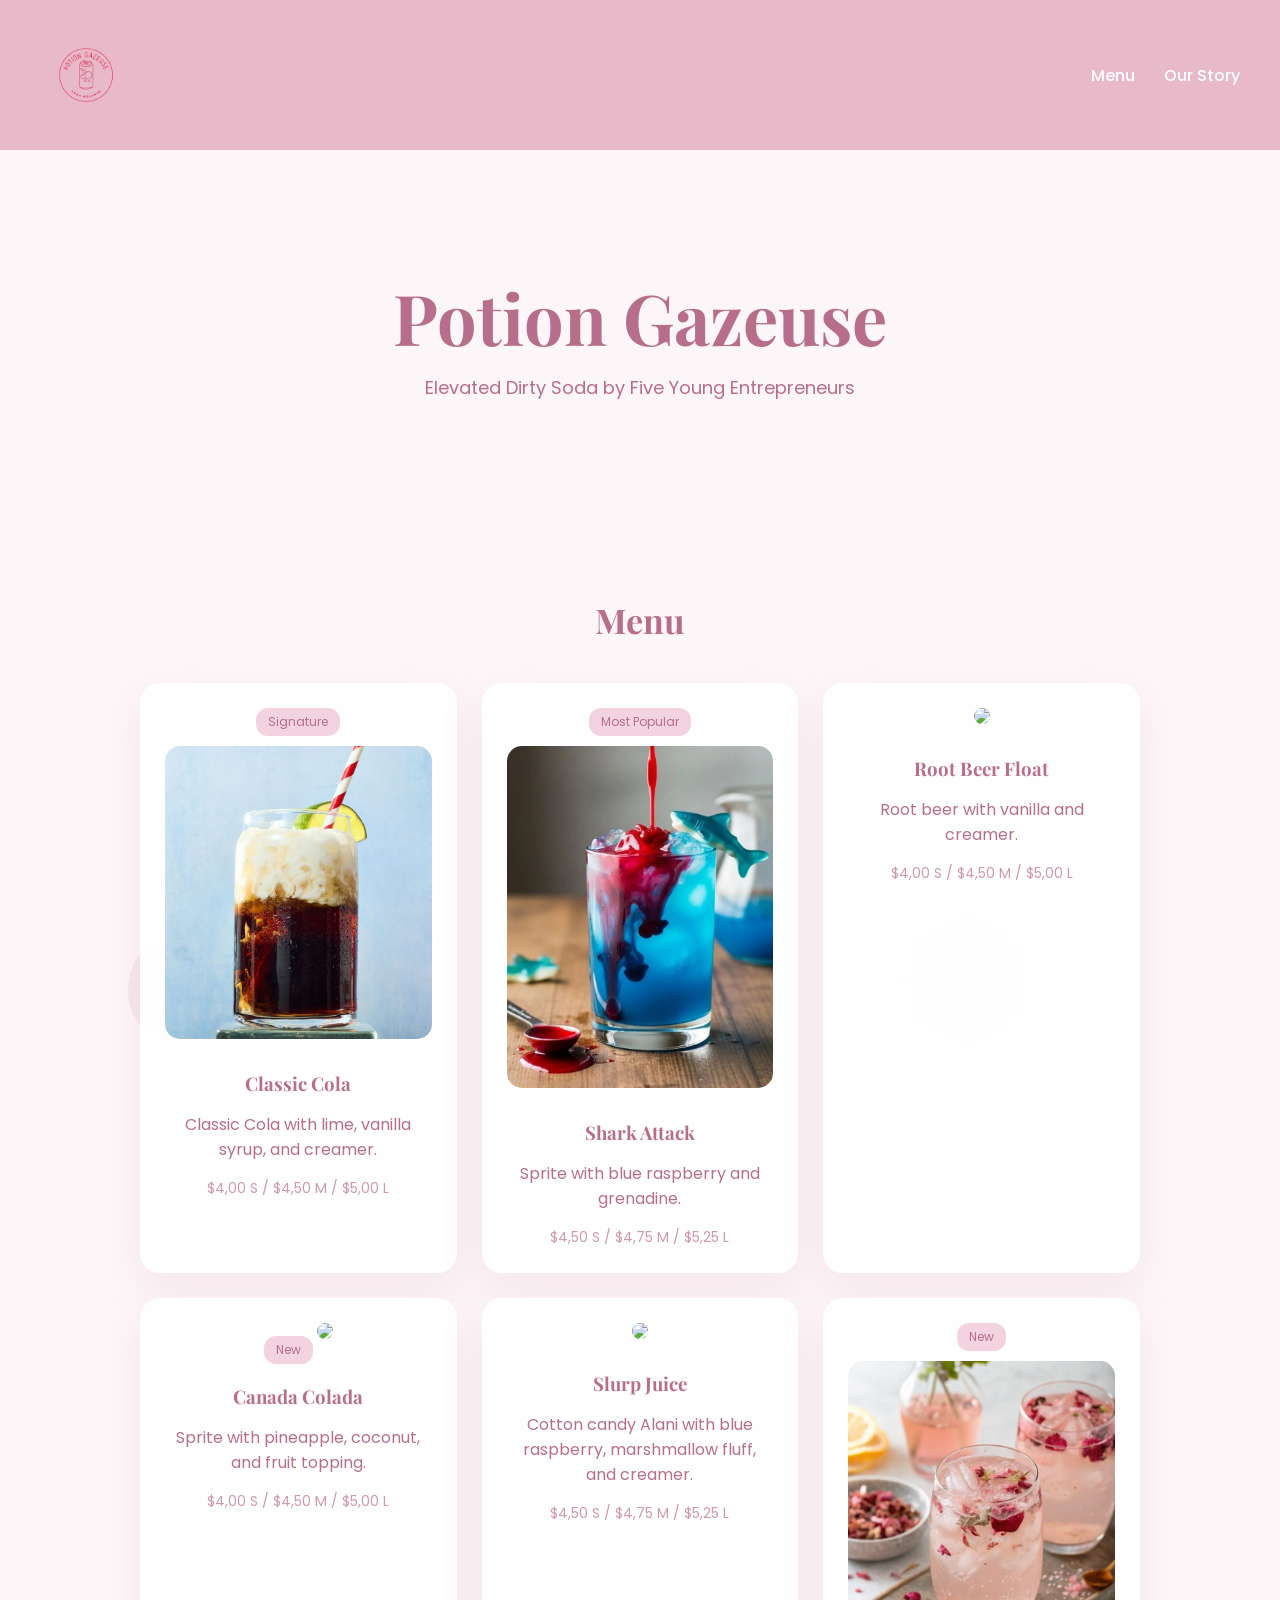
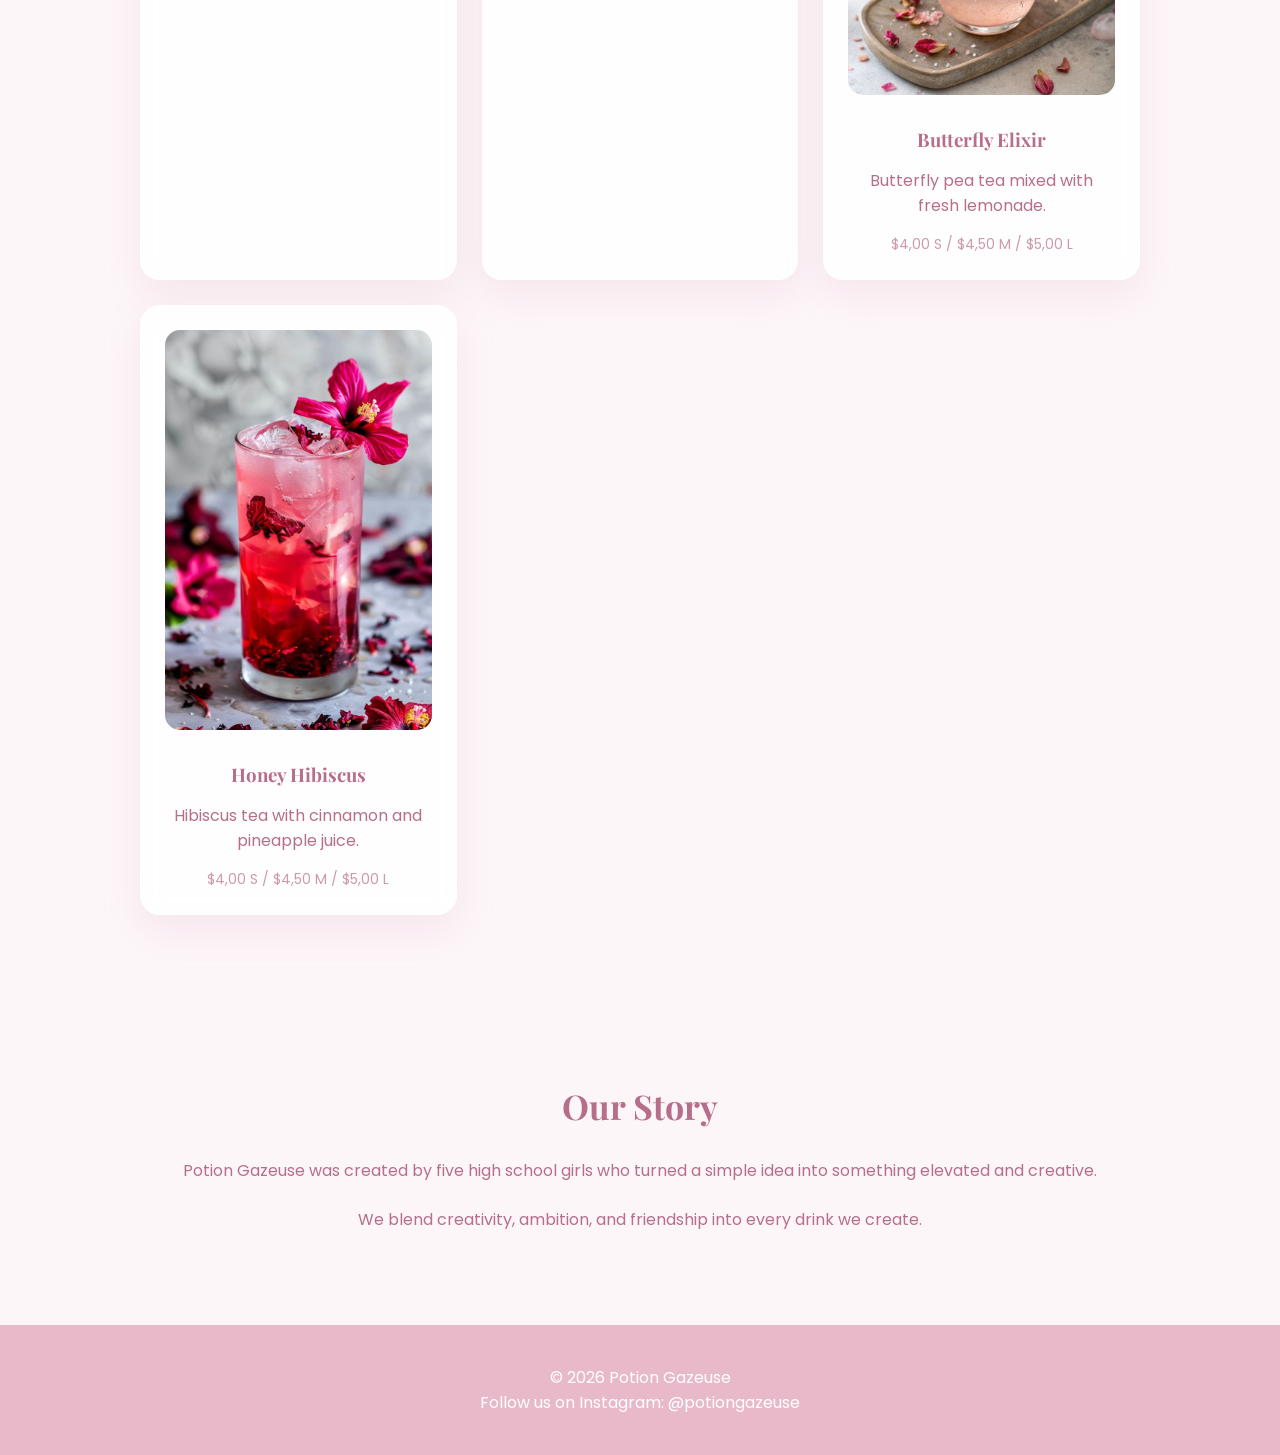
==== commit 1e691ac6: "Update index.html" ====
--- a/index.html
+++ b/index.html
@@ -15,18 +15,12 @@
     background: #fdf6f9;
     color: #b76e8a;
     overflow-x: hidden;
-    animation: fadeIn 1.2s ease;
-}
-
-@keyframes fadeIn {
-    from {opacity: 0;}
-    to {opacity: 1;}
 }
 
 /* NAV */
 nav {
     background: #e7b9c9;
-    padding: 25px 40px;
+    padding: 30px 40px; /* more space for bigger logo */
     display: flex;
     justify-content: space-between;
     align-items: center;
@@ -35,16 +29,11 @@
     z-index: 10;
 }
 
-/* LOGO */
+/* ✅ LOGO FIX (THIS IS WHAT YOU WERE MISSING) */
 .logo-img {
-    height: 70px;
+    height: 90px; /* BIGGER */
     width: auto;
-    transition: 0.3s ease;
-    filter: drop-shadow(0 0 8px rgba(255,255,255,0.4));
-}
-
-.logo-img:hover {
-    transform: scale(1.05);
+    display: block;
 }
 
 /* NAV LINKS */
@@ -53,19 +42,14 @@
     color: white;
     margin-left: 25px;
     font-weight: 500;
-    transition: 0.3s;
-}
-
-nav a:hover {
-    opacity: 0.7;
 }
 
 /* HEADER */
 header {
     text-align: center;
     padding: 120px 20px 80px;
+    position: relative;
     z-index: 2;
-    position: relative;
 }
 
 header h1 {
@@ -183,7 +167,9 @@
 
 <!-- NAV -->
 <nav>
+    <!-- ✅ MAKE SURE THIS IS EXACT -->
     <img src="logo.png" class="logo-img">
+    
     <div>
         <a href="#menu">Menu</a>
         <a href="#story">Our Story</a>
@@ -263,12 +249,10 @@
     <h2>Our Story</h2>
     <p>
     Potion Gazeuse was created by five high school girls who turned a simple idea
-    into something elevated and creative. What started as experimenting with drinks
-    after school quickly became a passion project and a real business.
+    into something elevated and creative.
     </p>
     <p>
     We blend creativity, ambition, and friendship into every drink we create.
-    Our goal is to make bold flavors that feel aesthetic, modern, and unforgettable.
     </p>
 </section>
 
